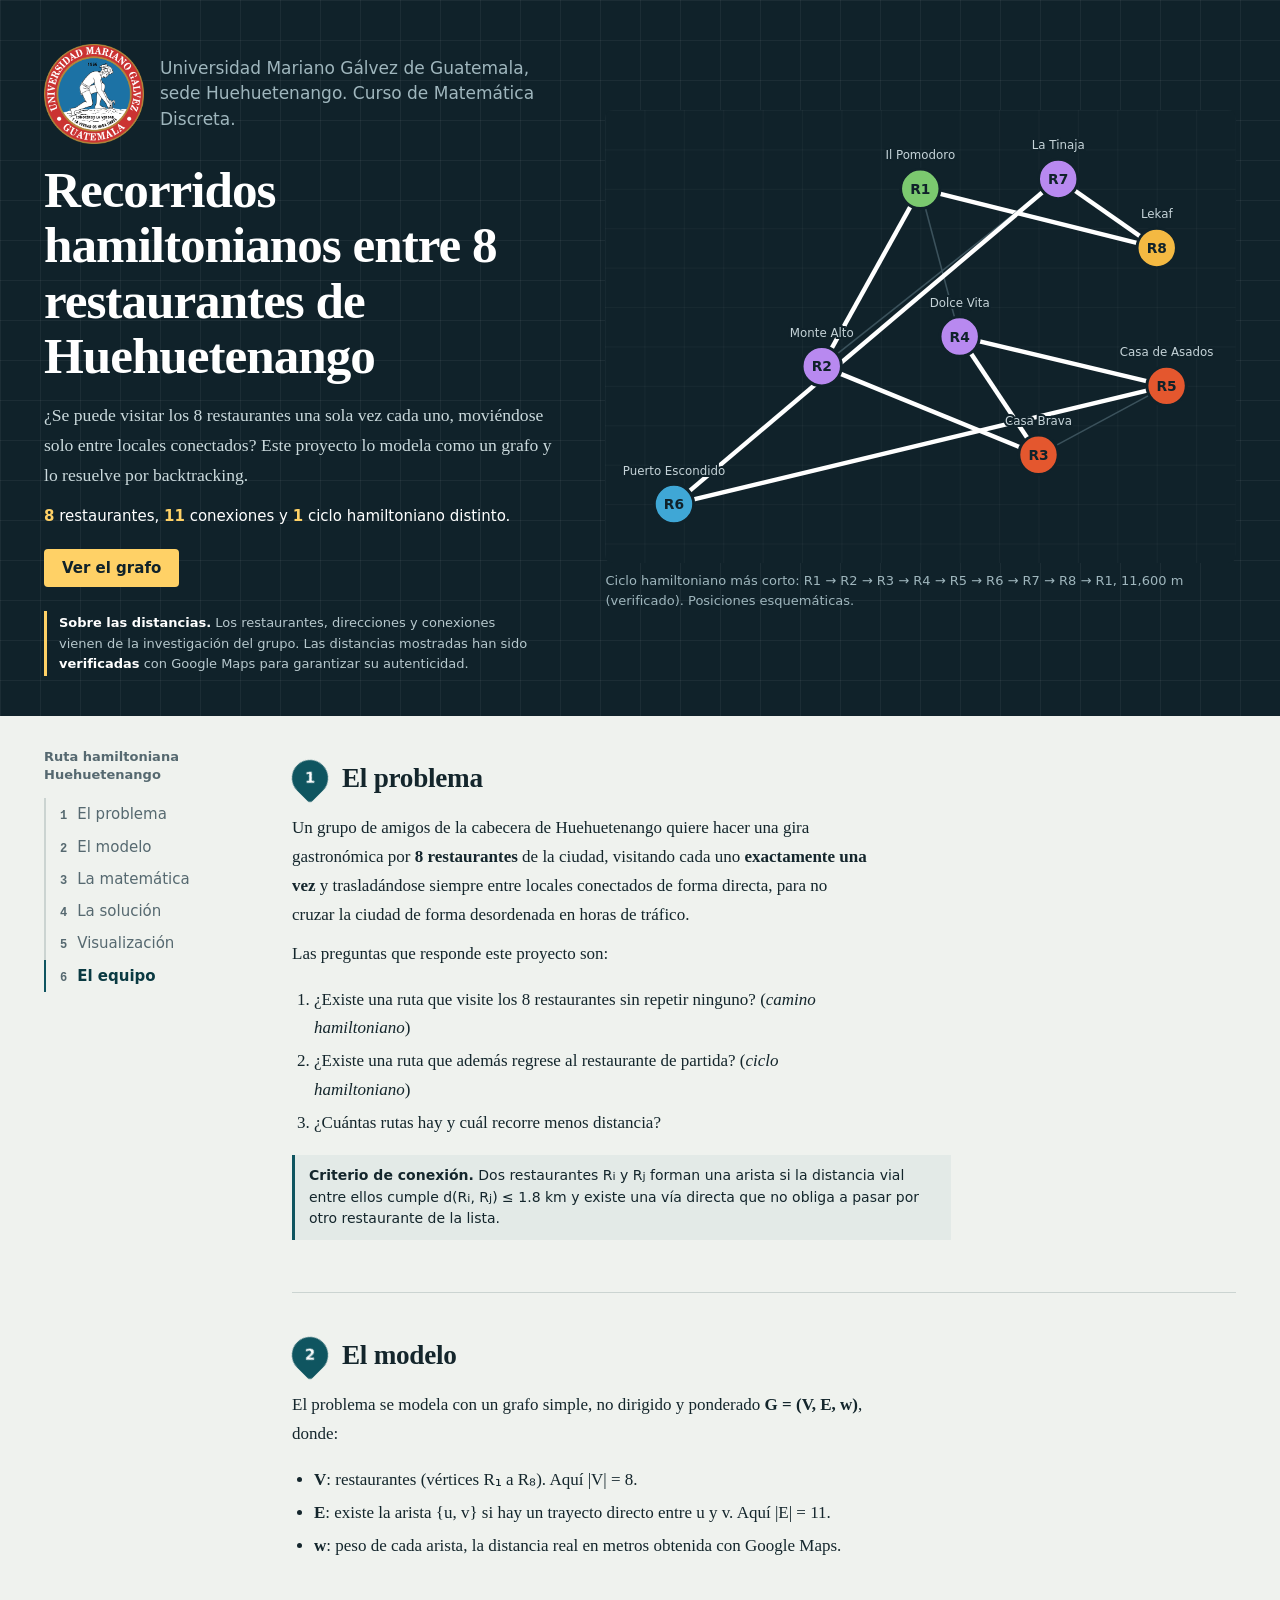
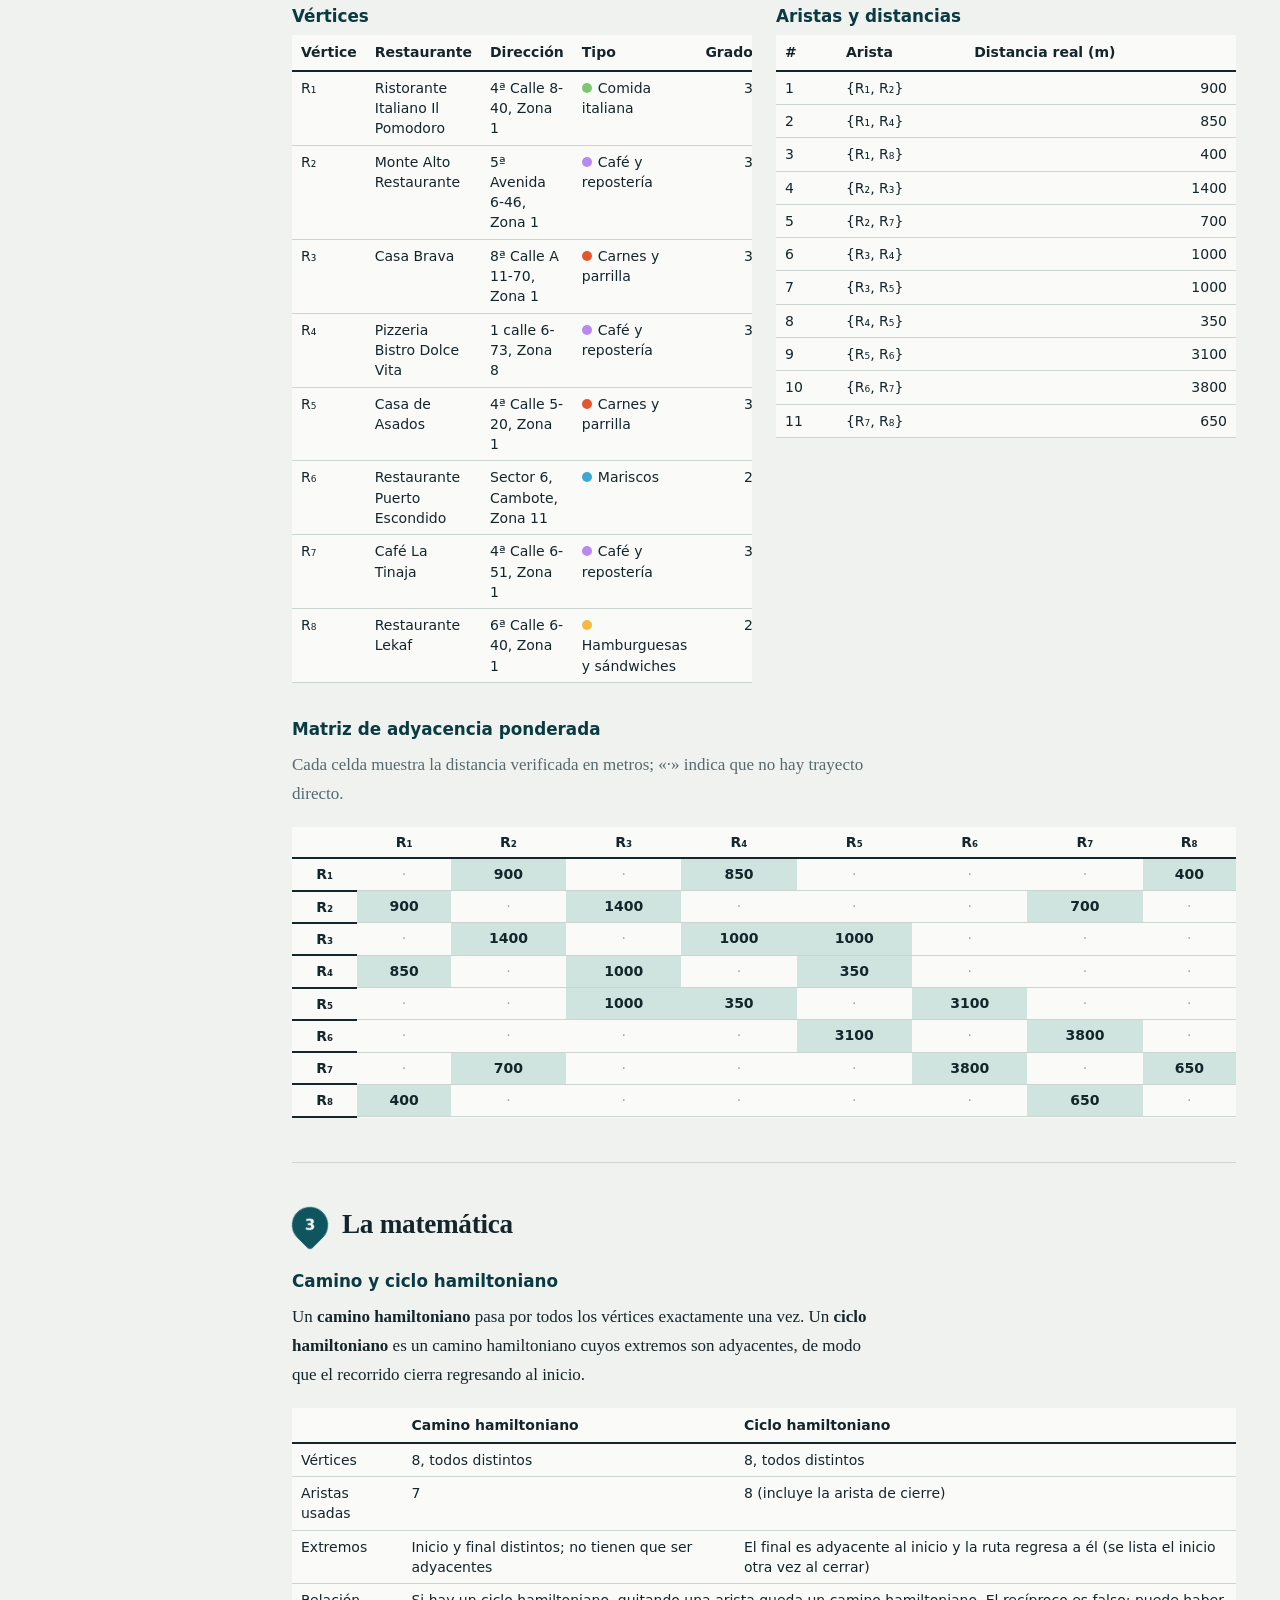
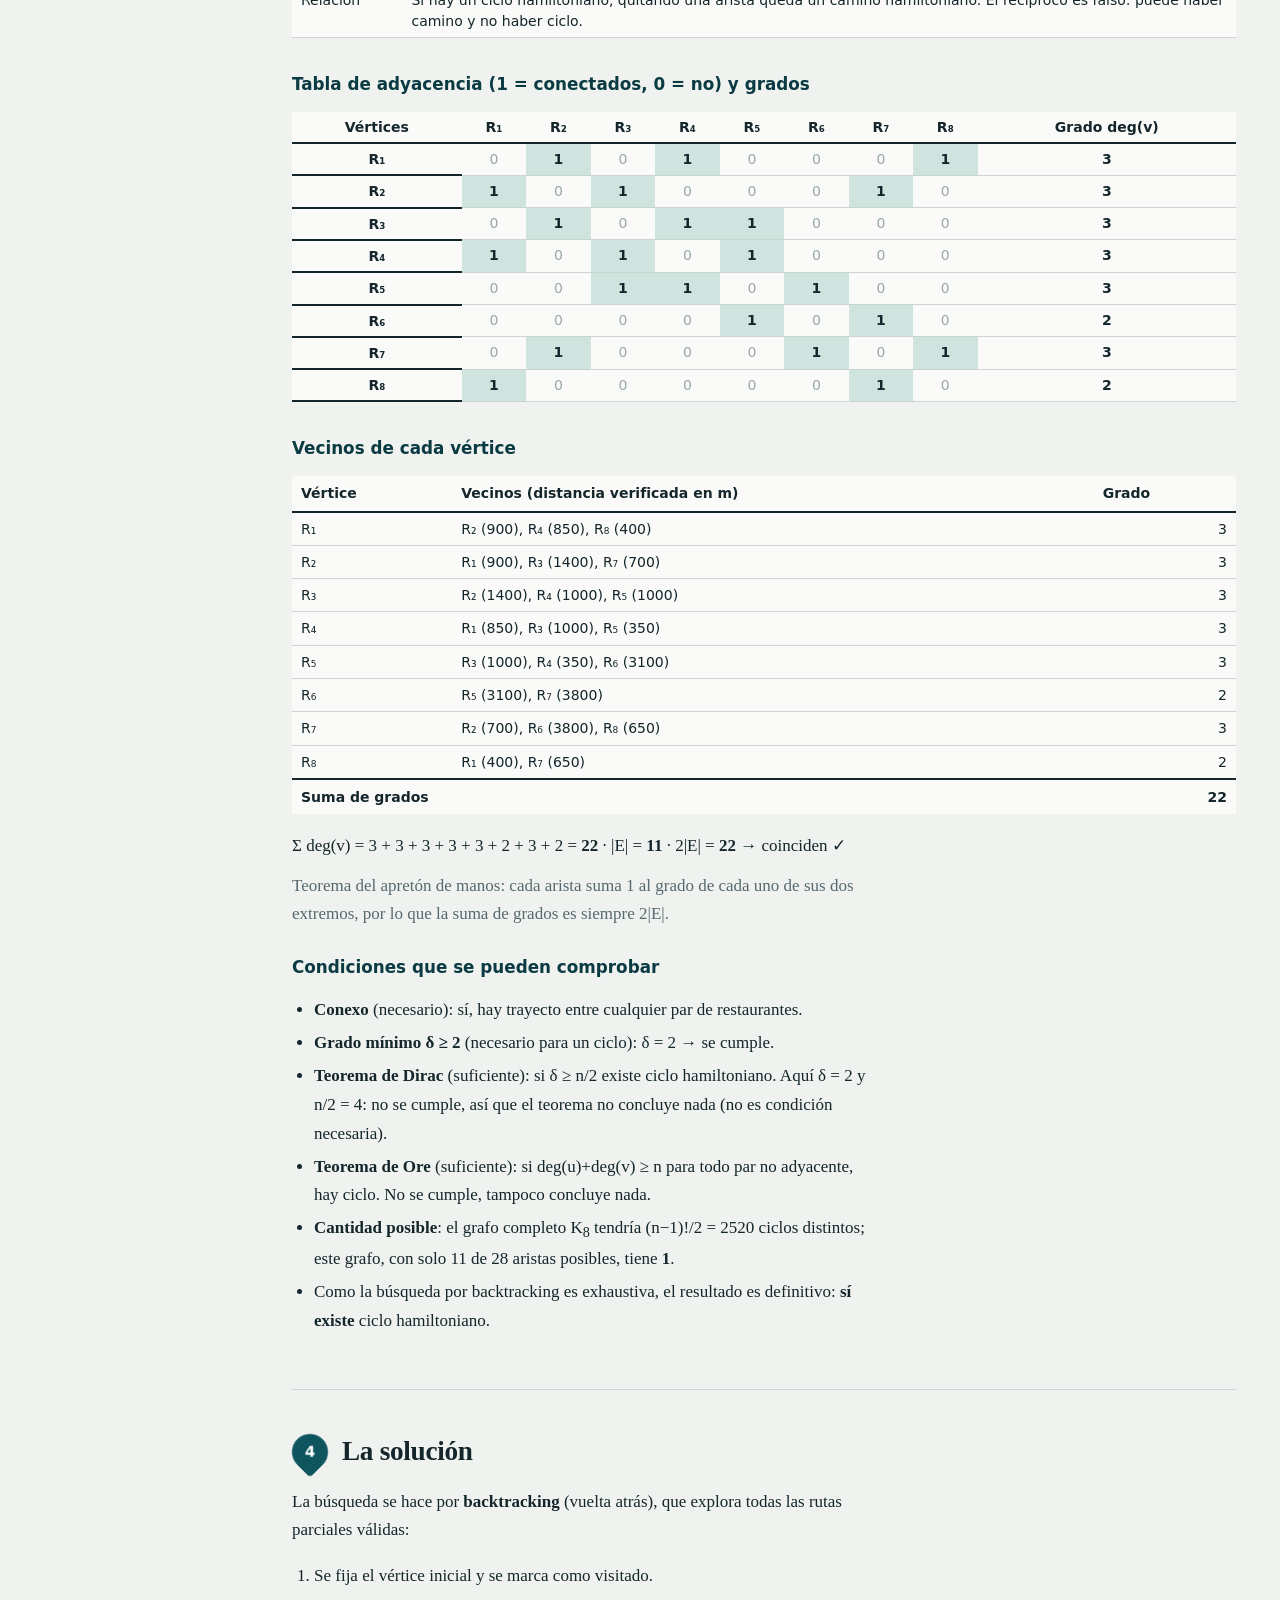
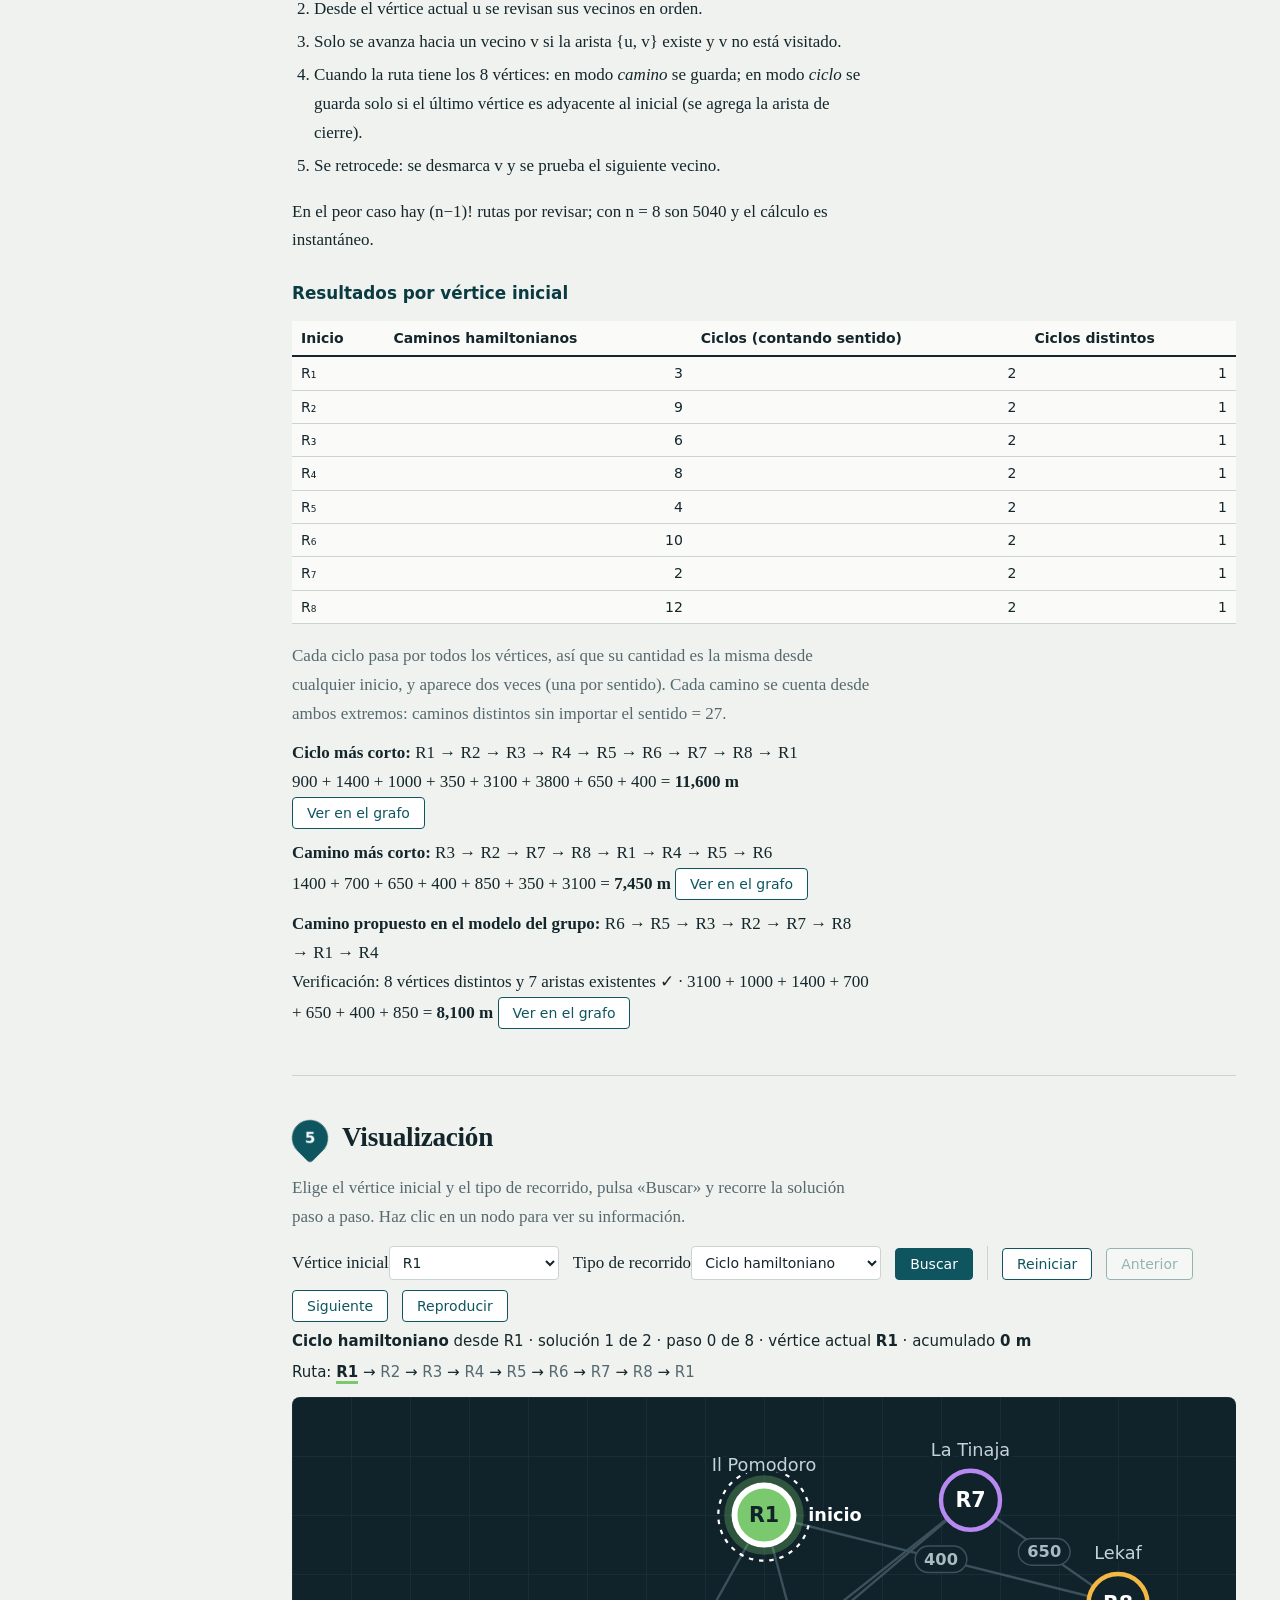
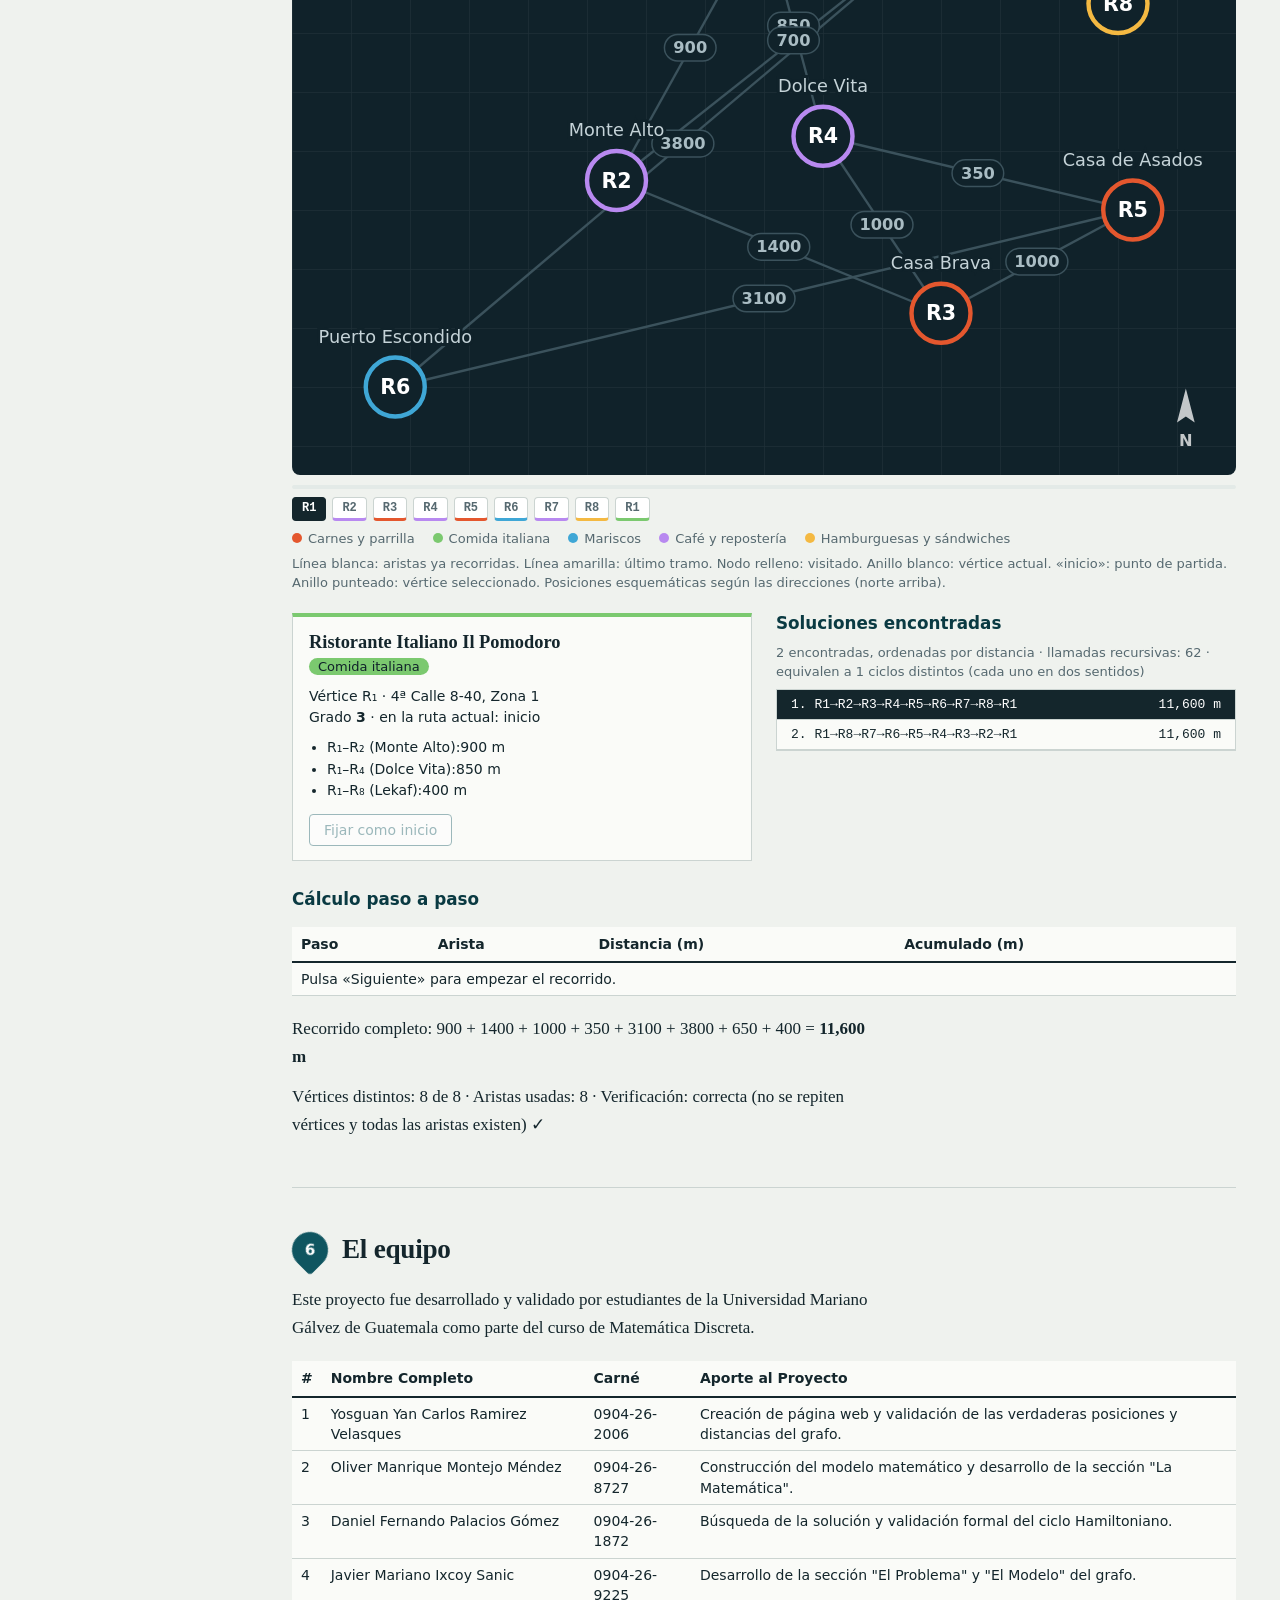
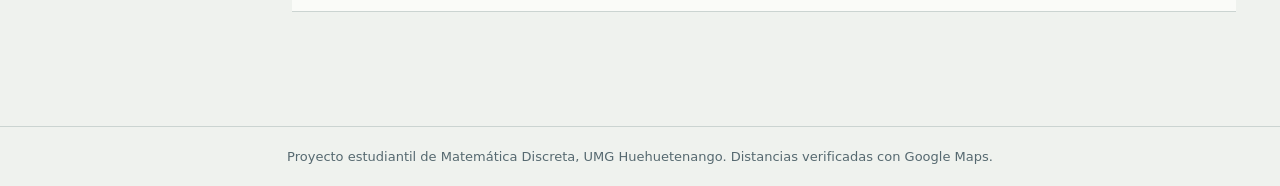
==== index.html @ 413450f1 "Renombrar archivo a index.html" ====
<!DOCTYPE html>
<html lang="es">
<head>
<meta charset="UTF-8">
<meta name="viewport" content="width=device-width, initial-scale=1">
<title>Recorridos hamiltonianos entre 8 restaurantes de Huehuetenango</title>
<!-- Enlace al archivo CSS -->
<link rel="stylesheet" href="styles.css">
</head>
<body>

<!-- ============ PORTADA ============ -->
<header class="hero">
  <div class="hero-in">
    <div>
      <div style="display: flex; align-items: center; gap: 16px; margin-bottom: 18px;">
        <img src="Img/logo-umg.png" alt="Logo Universidad Mariano Gálvez" style="width: 100px; flex-shrink: 0;">
        <p class="org">Universidad Mariano Gálvez de Guatemala, sede Huehuetenango. Curso de Matemática Discreta.</p>
      </div>
      <h1>Recorridos hamiltonianos entre 8 restaurantes de Huehuetenango</h1>
      <p class="lead">¿Se puede visitar los 8 restaurantes una sola vez cada uno, moviéndose solo entre locales conectados? Este proyecto lo modela como un grafo y lo resuelve por backtracking.</p>
      <p class="facts" id="hechos"></p>
      <a class="btn-go" href="#visualizacion">Ver el grafo</a>
      <p class="aviso"><b>Sobre las distancias.</b> Los restaurantes, direcciones y conexiones vienen de la investigación del grupo. Las distancias mostradas han sido <b>verificadas</b> con Google Maps para garantizar su autenticidad.</p>
    </div>
    <figure class="hero-map">
      <svg id="hero" class="board mini" viewBox="0 0 640 460" role="img" aria-label="Mapa esquemático de los 8 restaurantes con el ciclo hamiltoniano más corto dibujado"></svg>
      <figcaption id="heroCap"></figcaption>
    </figure>
  </div>
</header>

<div class="shell">

<nav id="nav" aria-label="Secciones del proyecto">
  <p class="brand">Ruta hamiltoniana<br>Huehuetenango</p>
  <ol>
    <li><a href="#problema"><i>1</i>El problema</a></li>
    <li><a href="#modelo"><i>2</i>El modelo</a></li>
    <li><a href="#matematica"><i>3</i>La matemática</a></li>
    <li><a href="#solucion"><i>4</i>La solución</a></li>
    <li><a href="#visualizacion"><i>5</i>Visualización</a></li>
    <li><a href="#equipo"><i>6</i>El equipo</a></li>
  </ol>
</nav>

<main>

<!-- ============ 1. EL PROBLEMA ============ -->
<section id="problema">
  <div class="sec-h"><span class="pin"><span>1</span></span><h2>El problema</h2></div>
  <p>Un grupo de amigos de la cabecera de Huehuetenango quiere hacer una gira gastronómica por <b>8 restaurantes</b> de la ciudad, visitando cada uno <b>exactamente una vez</b> y trasladándose siempre entre locales conectados de forma directa, para no cruzar la ciudad de forma desordenada en horas de tráfico.</p>
  <p>Las preguntas que responde este proyecto son:</p>
  <ol class="pasos">
    <li>¿Existe una ruta que visite los 8 restaurantes sin repetir ninguno? (<i>camino hamiltoniano</i>)</li>
    <li>¿Existe una ruta que además regrese al restaurante de partida? (<i>ciclo hamiltoniano</i>)</li>
    <li>¿Cuántas rutas hay y cuál recorre menos distancia?</li>
  </ol>
  <p class="note"><b>Criterio de conexión.</b> Dos restaurantes R<span class="sub">i</span> y R<span class="sub">j</span> forman una arista si la distancia vial entre ellos cumple d(R<span class="sub">i</span>, R<span class="sub">j</span>) ≤ 1.8 km y existe una vía directa que no obliga a pasar por otro restaurante de la lista.</p>
</section>

<!-- ============ 2. EL MODELO ============ -->
<section id="modelo">
  <div class="sec-h"><span class="pin"><span>2</span></span><h2>El modelo</h2></div>
  <p>El problema se modela con un grafo simple, no dirigido y ponderado <b>G = (V, E, w)</b>, donde:</p>
  <ul class="lista">
    <li><b>V</b>: restaurantes (vértices R₁ a R₈). Aquí |V| = <span id="gn"></span>.</li>
    <li><b>E</b>: existe la arista {u, v} si hay un trayecto directo entre u y v. Aquí |E| = <span id="gm"></span>.</li>
    <li><b>w</b>: peso de cada arista, la distancia real en metros obtenida con Google Maps.</li>
  </ul>
  <div class="cols">
    <div class="scroll"><h3>Vértices</h3><table id="tv"></table></div>
    <div class="scroll"><h3>Aristas y distancias</h3><table id="te"></table></div>
  </div>
  <h3>Matriz de adyacencia ponderada</h3>
  <p class="mut">Cada celda muestra la distancia verificada en metros; «·» indica que no hay trayecto directo.</p>
  <div class="scroll"><table class="mx" id="tm"></table></div>
</section>

<!-- ============ 3. LA MATEMÁTICA ============ -->
<section id="matematica">
  <div class="sec-h"><span class="pin"><span>3</span></span><h2>La matemática</h2></div>
  <h3>Camino y ciclo hamiltoniano</h3>
  <p>Un <b>camino hamiltoniano</b> pasa por todos los vértices exactamente una vez. Un <b>ciclo hamiltoniano</b> es un camino hamiltoniano cuyos extremos son adyacentes, de modo que el recorrido cierra regresando al inicio.</p>
  <div class="scroll"><table id="dif"></table></div>

  <h3>Tabla de adyacencia (1 = conectados, 0 = no) y grados</h3>
  <div class="scroll"><table class="mx" id="a01"></table></div>
  <h3>Vecinos de cada vértice</h3>
  <div class="scroll"><table id="adj"></table></div>
  <p id="hand"></p>
  <p class="mut">Teorema del apretón de manos: cada arista suma 1 al grado de cada uno de sus dos extremos, por lo que la suma de grados es siempre 2|E|.</p>

  <h3>Condiciones que se pueden comprobar</h3>
  <ul class="lista" id="cond"></ul>
</section>

<!-- ============ 4. LA SOLUCIÓN ============ -->
<section id="solucion">
  <div class="sec-h"><span class="pin"><span>4</span></span><h2>La solución</h2></div>
  <p>La búsqueda se hace por <b>backtracking</b> (vuelta atrás), que explora todas las rutas parciales válidas:</p>
  <ol class="pasos">
    <li>Se fija el vértice inicial y se marca como visitado.</li>
    <li>Desde el vértice actual u se revisan sus vecinos en orden.</li>
    <li>Solo se avanza hacia un vecino v si la arista {u, v} existe y v no está visitado.</li>
    <li>Cuando la ruta tiene los 8 vértices: en modo <i>camino</i> se guarda; en modo <i>ciclo</i> se guarda solo si el último vértice es adyacente al inicial (se agrega la arista de cierre).</li>
    <li>Se retrocede: se desmarca v y se prueba el siguiente vecino.</li>
  </ol>
  <p>En el peor caso hay (n−1)! rutas por revisar; con n = 8 son 5040 y el cálculo es instantáneo.</p>
  <h3>Resultados por vértice inicial</h3>
  <div class="scroll"><table id="res"></table></div>
  <p id="resnote" class="mut"></p>
  <div id="best"></div>
</section>

<!-- ============ 5. VISUALIZACIÓN ============ -->
<section id="visualizacion">
  <div class="sec-h"><span class="pin"><span>5</span></span><h2>Visualización</h2></div>
  <p class="mut">Elige el vértice inicial y el tipo de recorrido, pulsa «Buscar» y recorre la solución paso a paso. Haz clic en un nodo para ver su información.</p>
  <div class="ctl">
    <label>Vértice inicial<select id="ini"></select></label>
    <label>Tipo de recorrido<select id="modo"><option value="c">Ciclo hamiltoniano</option><option value="p">Camino hamiltoniano</option></select></label>
    <button type="button" class="pri" id="buscar">Buscar</button>
    <span class="sep"></span>
    <button type="button" id="reset">Reiniciar</button>
    <button type="button" id="ant">Anterior</button>
    <button type="button" id="sig">Siguiente</button>
    <button type="button" id="play">Reproducir</button>
  </div>
  <p class="estado" id="estado"></p>
  <p class="ruta" id="ruta"></p>
  <svg id="svg" class="board" viewBox="0 0 640 460" role="group" aria-label="Grafo de 8 restaurantes de Huehuetenango con distancias verificadas en metros"></svg>
  <div class="bar"><i id="barfill"></i></div>
  <div id="prog" aria-label="Pasos del recorrido"></div>
  <div id="leyenda"></div>
  <p class="mut" style="font:13px/1.5 var(--sans);max-width:none">Línea blanca: aristas ya recorridas. Línea amarilla: último tramo. Nodo relleno: visitado. Anillo blanco: vértice actual. «inicio»: punto de partida. Anillo punteado: vértice seleccionado. Posiciones esquemáticas según las direcciones (norte arriba).</p>
  <div class="cols" style="margin-top:20px">
    <div class="ficha" id="info"></div>
    <div><h3 style="margin-top:0">Soluciones encontradas</h3><p id="nsol" class="mut" style="font:13px/1.5 var(--sans)"></p><ol id="sols"></ol></div>
  </div>
  <h3>Cálculo paso a paso</h3>
  <div id="calc"></div>
</section>

<!-- ============ 6. EL EQUIPO ============ -->
<section id="equipo">
  <div class="sec-h"><span class="pin"><span>6</span></span><h2>El equipo</h2></div>
  <p>Este proyecto fue desarrollado y validado por estudiantes de la Universidad Mariano Gálvez de Guatemala como parte del curso de Matemática Discreta.</p>
  
  <div class="scroll">
    <table>
      <thead>
        <tr>
          <th>#</th>
          <th>Nombre Completo</th>
          <th>Carné</th>
          <th>Aporte al Proyecto</th>
        </tr>
      </thead>
      <tbody>
        <tr>
          <td>1</td>
          <td>Yosguan Yan Carlos Ramirez Velasques</td>
          <td>0904-26-2006</td>
          <td>Creación de página web y validación de las verdaderas posiciones y distancias del grafo.</td>
        </tr>
        <tr>
          <td>2</td>
          <td>Oliver Manrique Montejo Méndez</td>
          <td>0904-26-8727</td>
          <td>Construcción del modelo matemático y desarrollo de la sección "La Matemática".</td>
        </tr>
        <tr>
          <td>3</td>
          <td>Daniel Fernando Palacios Gómez</td>
          <td>0904-26-1872</td>
          <td>Búsqueda de la solución y validación formal del ciclo Hamiltoniano.</td>
        </tr>
        <tr>
          <td>4</td>
          <td>Javier Mariano Ixcoy Sanic</td>
          <td>0904-26-9225</td>
          <td>Desarrollo de la sección "El Problema" y "El Modelo" del grafo.</td>
        </tr>
      </tbody>
    </table>
  </div>
</section>

</main>
</div>
<footer>Proyecto estudiantil de Matemática Discreta, UMG Huehuetenango. Distancias verificadas con Google Maps.</footer>

<!-- Enlace al archivo JavaScript -->
<script src="script.js"></script>
</body>
</html>
---- styles.css ----
/* =====================================================================
   IDENTIDAD VISUAL: plano urbano.
   Papel de plano claro para leer, tablero azul petróleo para el grafo.
   Cada tipo de cocina tiene su color (ver TIPOS en el script).
   Sin fuentes externas: todo funciona sin internet.
   ===================================================================== */
:root{
  --bg:#EFF2EE; --panel:#FAFBF8; --ink:#14262C; --mut:#566970; --line:#CBD4D1; --soft:#E3EAE7;
  --acc:#0F5560; --acc-d:#0A3A42; --board:#10222A; --grid:#3B525C; --hit:#C23B22;
  --serif:Charter,"Bitstream Charter","Sitka Text",Cambria,Georgia,serif;
  --sans:system-ui,-apple-system,"Segoe UI",Roboto,"Helvetica Neue",Arial,sans-serif;
  --mono:ui-monospace,Consolas,"SF Mono",Menlo,monospace;
}
*{box-sizing:border-box}
html{scroll-behavior:smooth}
body{margin:0;background:var(--bg);color:var(--ink);font:17px/1.7 var(--serif)}
a{color:var(--acc)}
:focus-visible{outline:2px solid var(--acc);outline-offset:2px}
p{margin:.6em 0;max-width:68ch}
code{font:13px var(--mono);background:var(--soft);padding:1px 5px;border-radius:3px}
.mut{color:var(--mut)}
.sub{font-size:.8em}

/* ---------- Portada ---------- */
.hero{background:var(--board);color:#E8EFEE;background-image:linear-gradient(#ffffff0d 1px,transparent 1px),linear-gradient(90deg,#ffffff0d 1px,transparent 1px);background-size:40px 40px}
.hero-in{max-width:1240px;margin:0 auto;padding:44px 24px 40px;display:grid;grid-template-columns:minmax(0,5fr) minmax(0,6fr);gap:36px;align-items:center}
.hero .org{font:500 17px/1.5 var(--sans);color:#9FB6BD;margin:0}
.hero h1{font:700 clamp(2rem,4.4vw,3.2rem)/1.08 var(--serif);letter-spacing:-.02em;margin:14px 0 18px;color:#fff}
.hero .lead{font-size:1.1rem;color:#CBDADD;margin:0 0 14px}
.hero .facts{font:15px/1.5 var(--sans);color:#fff;margin:0 0 22px}
.hero .facts b{color:#FFD166}
.btn-go{display:inline-block;font:600 15px var(--sans);background:#FFD166;color:#10222A;padding:10px 18px;border-radius:4px;text-decoration:none}
.btn-go:hover{background:#fff}
.hero .aviso{font:13px/1.55 var(--sans);color:#B7C8CD;border-left:3px solid #FFD166;padding:2px 0 2px 12px;margin:24px 0 0;max-width:60ch}
.hero .aviso b{color:#fff}
.hero-map{margin:0}
.hero-map figcaption{font:13px/1.5 var(--sans);color:#9FB6BD;margin-top:8px}

/* ---------- Estructura: índice lateral + contenido ---------- */
.shell{max-width:1240px;margin:0 auto;padding:0 24px;display:grid;grid-template-columns:200px minmax(0,1fr);gap:48px}
#nav{position:sticky;top:0;align-self:start;padding:32px 0}
#nav .brand{font:600 13px/1.4 var(--sans);color:var(--mut);margin:0 0 14px}
#nav ol{list-style:none;margin:0;padding:0;border-left:2px solid var(--line)}
#nav a{display:flex;gap:10px;align-items:baseline;padding:6px 0 6px 14px;margin-left:-2px;border-left:2px solid transparent;font:15px/1.35 var(--sans);color:var(--mut);text-decoration:none}
#nav a i{font:600 12px var(--mono);font-style:normal;color:var(--mut)}
#nav a:hover{color:var(--ink)}
#nav a.on{color:var(--acc-d);font-weight:600;border-left-color:var(--acc)}
main{min-width:0;padding-bottom:70px}
section{padding:44px 0 36px;border-bottom:1px solid var(--line);scroll-margin-top:12px}
section:last-child{border-bottom:0}
.sec-h{display:flex;align-items:center;gap:14px;margin:0 0 18px}
.sec-h h2{font:700 1.7rem/1.2 var(--serif);letter-spacing:-.01em;margin:0}
.pin{flex:none;width:36px;height:36px;border-radius:50% 50% 50% 4px;transform:rotate(-45deg);background:var(--acc);display:grid;place-items:center}
.pin span{transform:rotate(45deg);font:700 15px var(--sans);color:#fff}
h3{font:700 1.05rem/1.3 var(--sans);margin:28px 0 8px;color:var(--acc-d)}
.note{border-left:3px solid var(--acc);background:var(--soft);padding:10px 14px;font:14px/1.55 var(--sans);margin:16px 0;max-width:74ch}
ol.pasos,ul.lista{padding-left:22px;max-width:68ch}
.pasos li,.lista li{margin:4px 0}

/* ---------- Tablas ---------- */
.scroll{overflow-x:auto}
table{width:100%;border-collapse:collapse;font:14px/1.45 var(--sans);margin:8px 0;background:var(--panel)}
th{font-weight:600;text-align:left;padding:7px 9px;border-bottom:2px solid var(--ink);background:var(--panel);white-space:nowrap}
td{padding:6px 9px;border-bottom:1px solid var(--line);vertical-align:top}
tfoot th{border-top:2px solid var(--ink);border-bottom:0}
.num{text-align:right;font-variant-numeric:tabular-nums}
.mx th,.mx td{text-align:center;padding:5px 6px;font-variant-numeric:tabular-nums}
.mx td.u{background:#CFE4DE;font-weight:600}
.mx td.z{color:#9AA9AE}
.dot{display:inline-block;width:10px;height:10px;border-radius:50%;margin-right:6px;vertical-align:baseline}
.cols{display:grid;grid-template-columns:minmax(0,1fr) minmax(0,1fr);gap:24px;align-items:start}
.cols.three{grid-template-columns:minmax(0,1fr) minmax(0,1fr)}

/* ---------- Visualización ---------- */
.ctl{display:flex;flex-wrap:wrap;gap:10px 14px;align-items:flex-end;margin:14px 0 8px}
.ctl select{width:auto;min-width:170px;border:1px solid var(--line);background:#fff;padding:7px 9px;border-radius:4px;font:14px var(--sans);color:var(--ink)}
.ctl .sep{width:1px;align-self:stretch;background:var(--line)}
.estado{font:15px/1.5 var(--sans);margin:8px 0 6px;max-width:none}
.ruta{font:15px/1.9 var(--sans);margin:0 0 10px;max-width:none}
.ruta b{color:var(--ink)}
.board{display:block;width:100%;height:auto;background:var(--board);border-radius:8px}
.bar{height:4px;background:var(--soft);border-radius:2px;margin:10px 0 8px;overflow:hidden}
.bar i{display:block;height:100%;width:0;background:var(--acc);transition:width .5s ease}
button{font:14px var(--sans);border:1px solid var(--acc);background:#fff;color:var(--acc);padding:7px 14px;border-radius:4px;cursor:pointer;transition:background .15s,color .15s}
button:hover:not(:disabled){background:var(--acc);color:#fff}
button:disabled{opacity:.4;cursor:default}
button.pri{background:var(--acc);color:#fff}
button.pri:hover:not(:disabled){background:var(--acc-d)}
#prog{display:flex;flex-wrap:wrap;gap:6px;margin:0 0 6px}
#prog button{padding:3px 9px;font:600 12px var(--mono);border-color:var(--line);color:var(--mut);background:#fff;border-bottom:3px solid var(--c,var(--line))}
#prog button.done{color:var(--ink);background:var(--soft)}
#prog button.cur{background:var(--ink);color:#fff;border-color:var(--ink)}
#prog button.cur:hover:not(:disabled){background:var(--ink)}
#leyenda{display:flex;flex-wrap:wrap;gap:6px 18px;font:13px var(--sans);color:var(--mut);margin:10px 0 0}
.ficha{background:var(--panel);border:1px solid var(--line);border-top:4px solid var(--c,var(--acc));padding:14px 16px;font:14px/1.55 var(--sans)}
.ficha h4{font:700 1.15rem/1.25 var(--serif);margin:0 0 2px}
.ficha ul{margin:8px 0 12px;padding-left:18px}
.chip{display:inline-block;font:13px var(--sans);padding:1px 9px;border-radius:10px;color:#10222A;background:var(--c)}
#sols{list-style:none;margin:6px 0;padding:0;max-height:310px;overflow:auto;border:1px solid var(--line);background:var(--panel)}
#sols button{display:flex;justify-content:space-between;gap:10px;width:100%;border:0;border-bottom:1px solid var(--line);border-radius:0;text-align:left;font:13px var(--mono);color:var(--ink);background:var(--panel)}
#sols button:hover{background:var(--soft);color:var(--ink)}
#sols button.sel{background:var(--ink);color:#fff}

/* ---------- Dibujo del grafo (SVG) ---------- */
.edge .base{stroke:var(--grid);stroke-width:1.6}
.edge .hl{stroke:#fff;stroke-width:4.5;stroke-dasharray:1;stroke-dashoffset:1;transition:stroke-dashoffset .6s ease}
.edge.on .hl{stroke-dashoffset:0}
.edge.cur .hl{stroke:#FFD166;stroke-width:5.5}
.lab rect{fill:var(--board);stroke:var(--grid);transition:fill .3s}
.lab text{fill:#A9BCC3;font:600 11px var(--sans);text-anchor:middle;dominant-baseline:central}
.lab.on rect{fill:#fff;stroke:#fff}
.lab.on text{fill:var(--board)}
.node{outline:none}
.board .node{cursor:pointer}
.node .halo{fill:var(--c);opacity:0}
.node .ring{fill:none;stroke:none}
.node .c{fill:var(--board);stroke:var(--c);stroke-width:3;transition:fill .3s}
.node .lt{font:700 14px var(--sans);fill:#fff;text-anchor:middle;dominant-baseline:central;pointer-events:none}
.node .nm{font:12px var(--sans);fill:#C5D3D8;text-anchor:middle;paint-order:stroke;stroke:var(--board);stroke-width:4px;pointer-events:none}
.node .tag{font:700 12px var(--sans);fill:#fff;paint-order:stroke;stroke:var(--board);stroke-width:4px;display:none;pointer-events:none}
.node.start .tag{display:block}
.node.vis .c{fill:var(--c)}
.node.vis .lt{fill:var(--board)}
.node.cur .c{stroke:#fff;stroke-width:4}
.node.cur .halo{opacity:.3;animation:pulso 1.8s ease-in-out infinite}
.node.sel .ring,.node:focus-visible .ring{stroke:#fff;stroke-width:1.5;stroke-dasharray:3 4}
@keyframes pulso{50%{transform:scale(1.25);opacity:.12}}
.node .halo{transform-box:fill-box;transform-origin:center}
/* portada: el ciclo más corto se dibuja una sola vez */
.mini .node .c{fill:var(--c);stroke:var(--board)}
.mini .node .lt{fill:var(--board)}
.mini .edge.cy .hl{stroke-dashoffset:1;animation:trazo .6s ease forwards;animation-delay:var(--d)}
@keyframes trazo{to{stroke-dashoffset:0}}

/* ---------- Responsive ---------- */
@media(max-width:1000px){
  .hero-in{grid-template-columns:1fr;padding-top:30px}
  .shell{grid-template-columns:1fr;gap:0;padding:0 16px}
  .shell{grid-template-columns:minmax(0,1fr)}
  #nav{position:sticky;top:0;z-index:10;background:var(--bg);min-width:0;border-bottom:1px solid var(--line);margin:0 -16px;padding:0 16px}
  #nav .brand{display:none}
  #nav ol{display:flex;overflow-x:auto;border-left:0;gap:4px}
  #nav a{white-space:nowrap;border-left:0;border-bottom:2px solid transparent;padding:11px 8px;margin:0}
  #nav a.on{border-bottom-color:var(--acc)}
  section{scroll-margin-top:52px}
  .cols,.cols.three{grid-template-columns:1fr}
}
@media(max-width:560px){
  body{font-size:16px}
  .sec-h h2{font-size:1.4rem}
  .hero-in{padding:26px 16px}
  .ctl select{min-width:140px}
}
@media(prefers-reduced-motion:reduce){
  html{scroll-behavior:auto}
  *{animation:none!important;transition:none!important}
  .mini .edge.cy .hl{stroke-dashoffset:0}
}
@media print{#nav,.ctl,.hero-map{display:none}.hero{background:#fff;color:#000}.hero h1{color:#000}.shell{display:block}}

/* Formato general footer */
footer{border-top:1px solid var(--line);padding:22px 24px;text-align:center;color:var(--mut);font:13px var(--sans)}
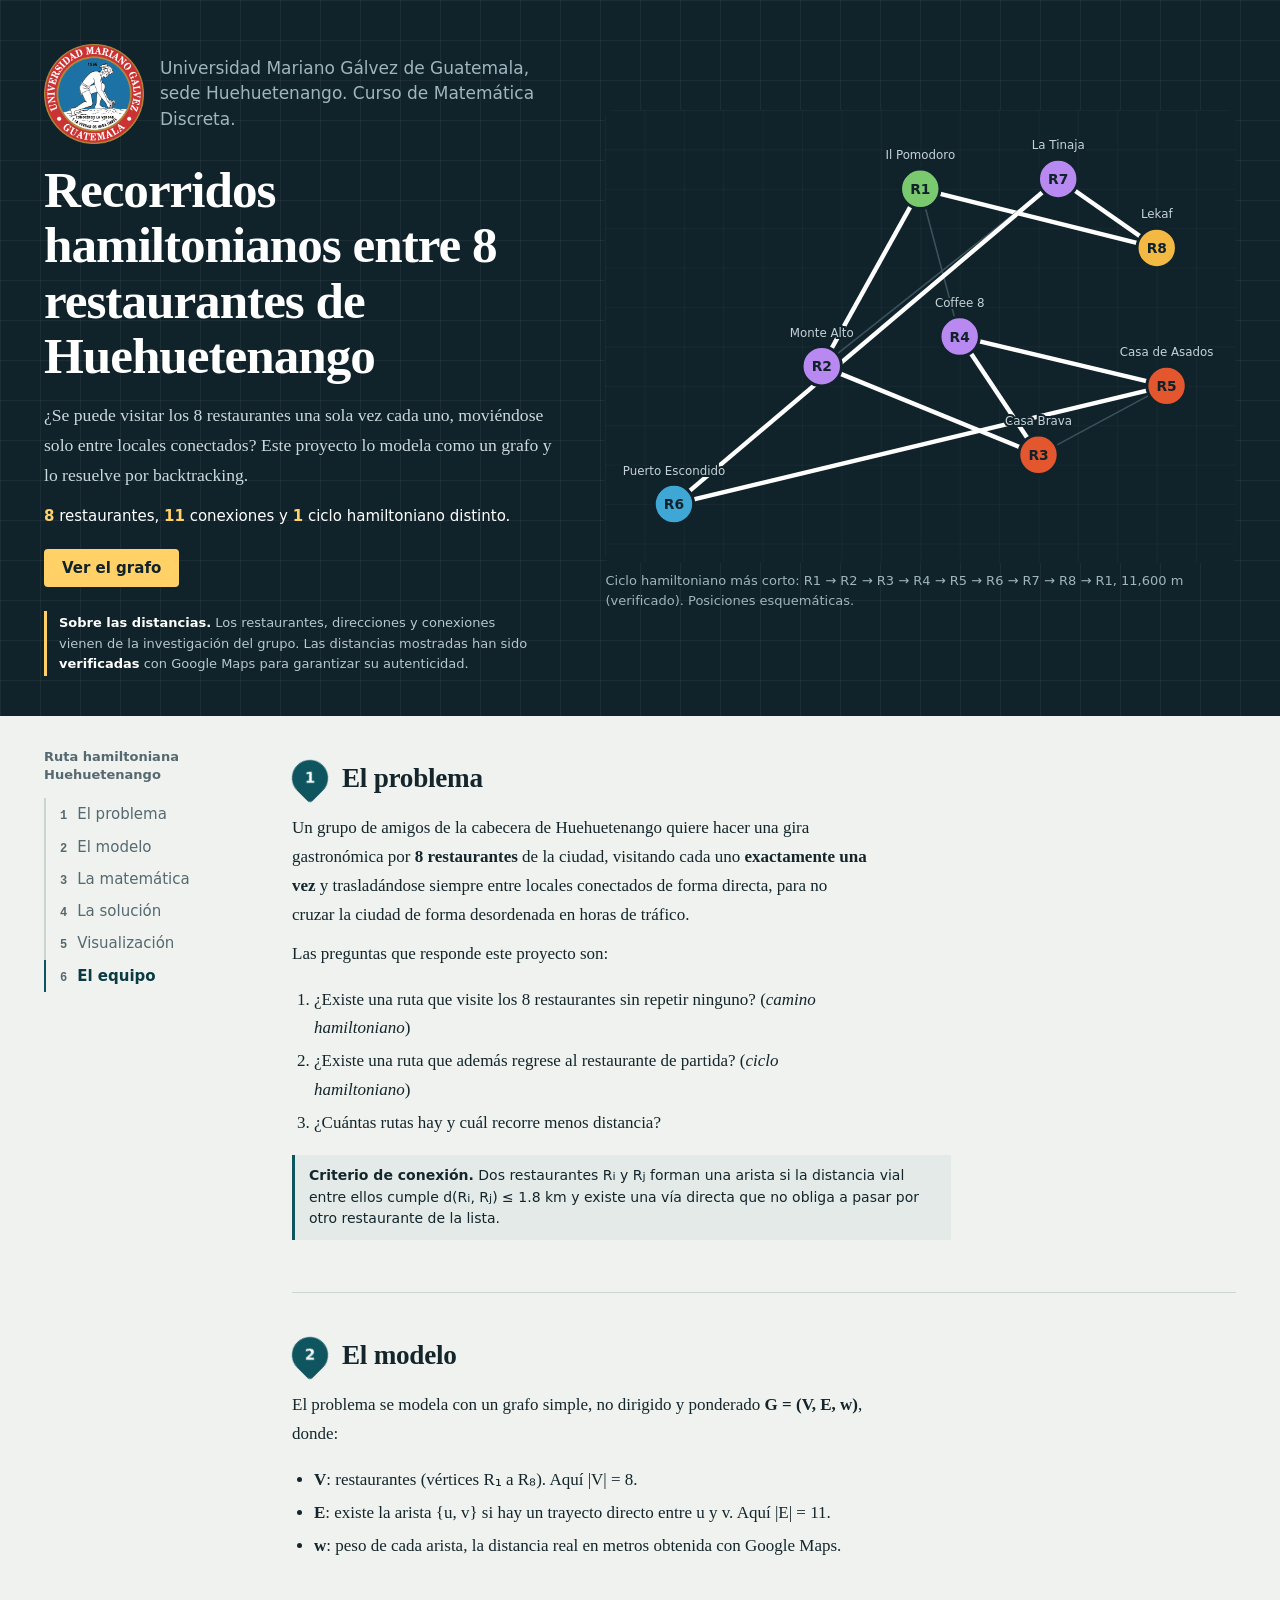
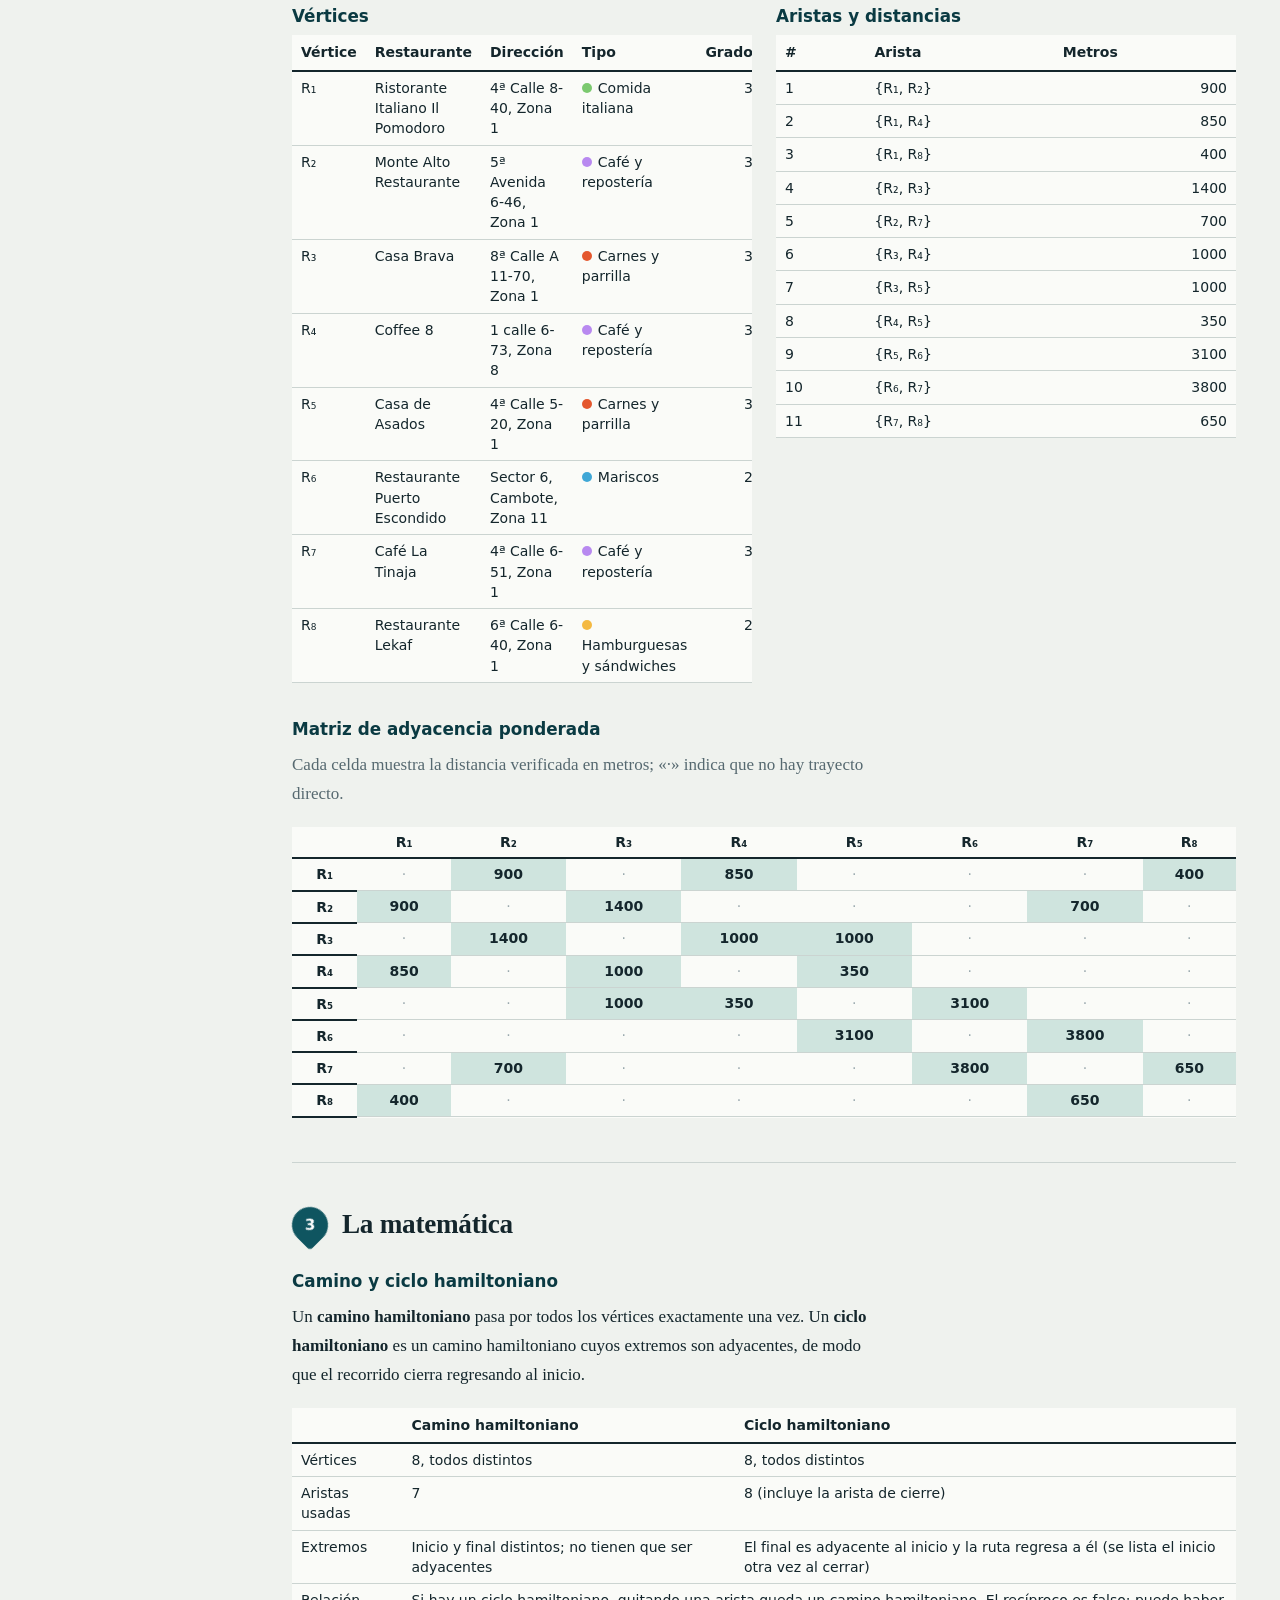
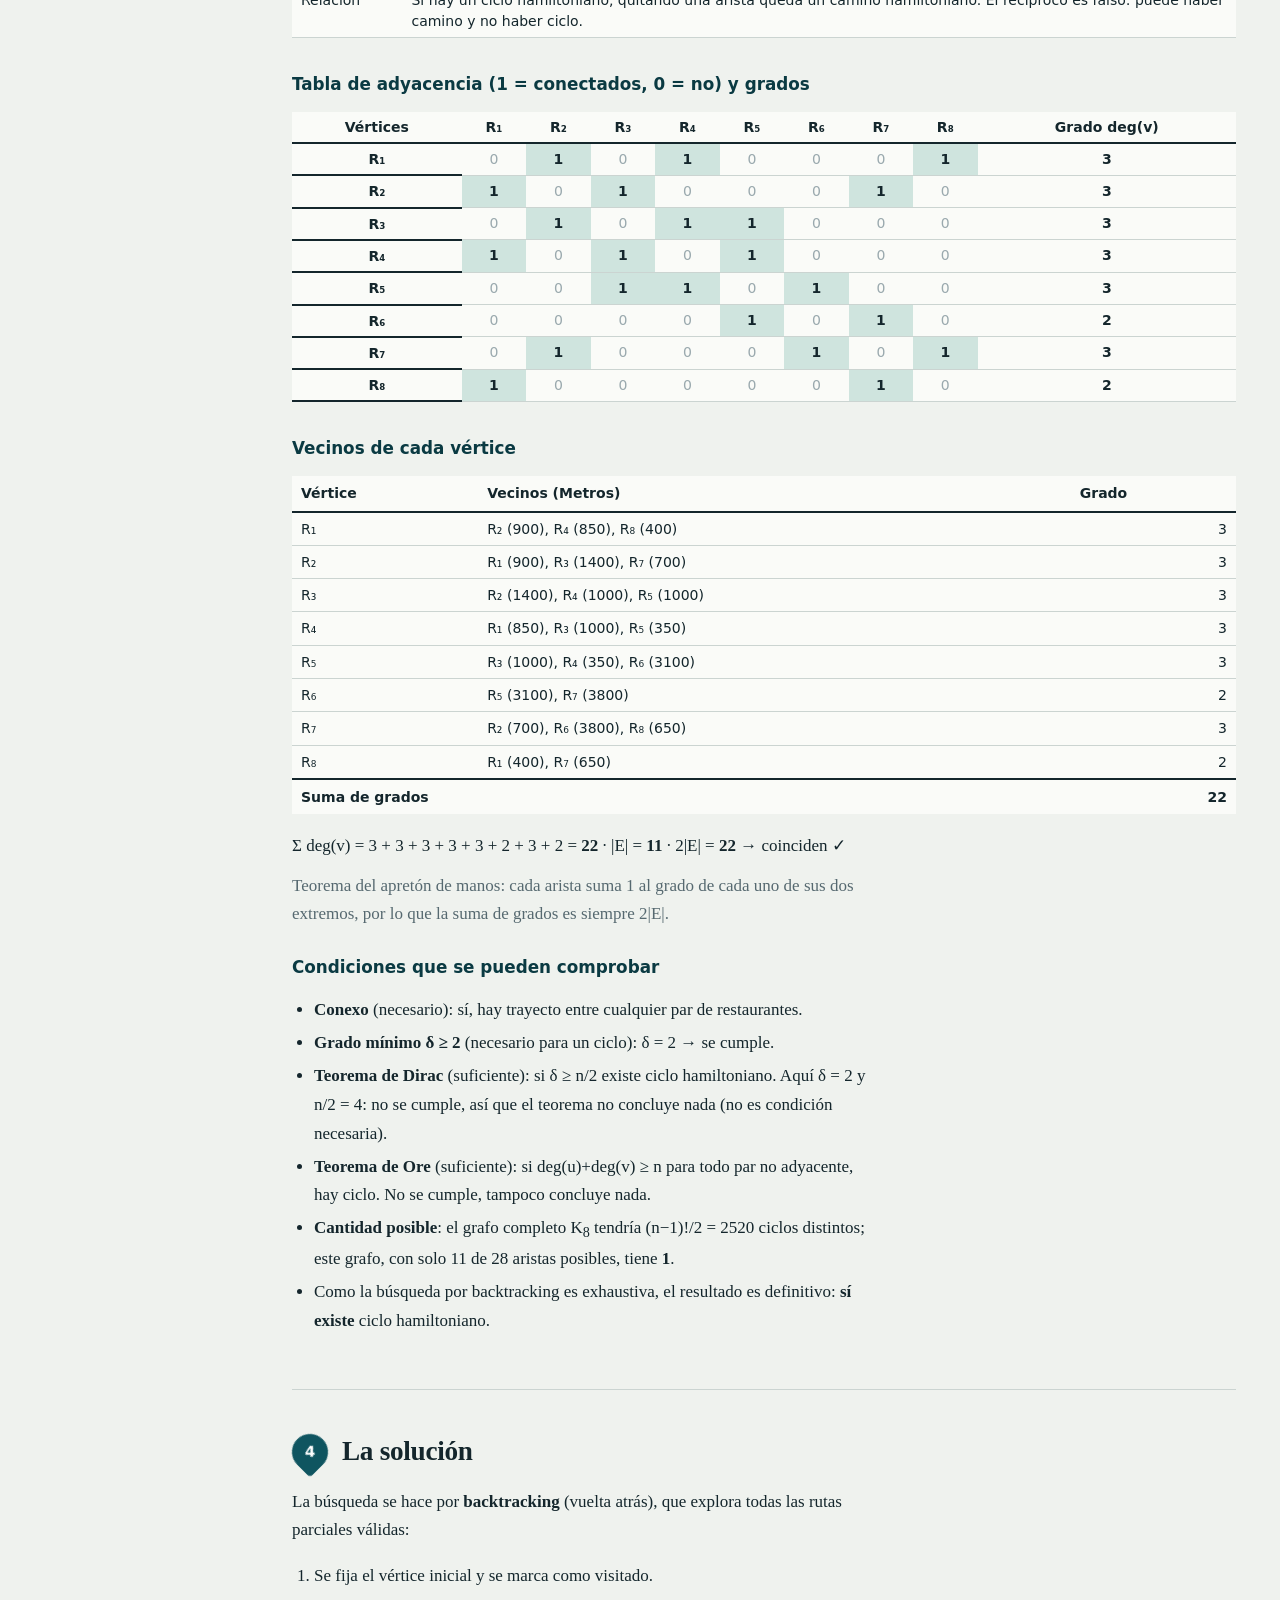
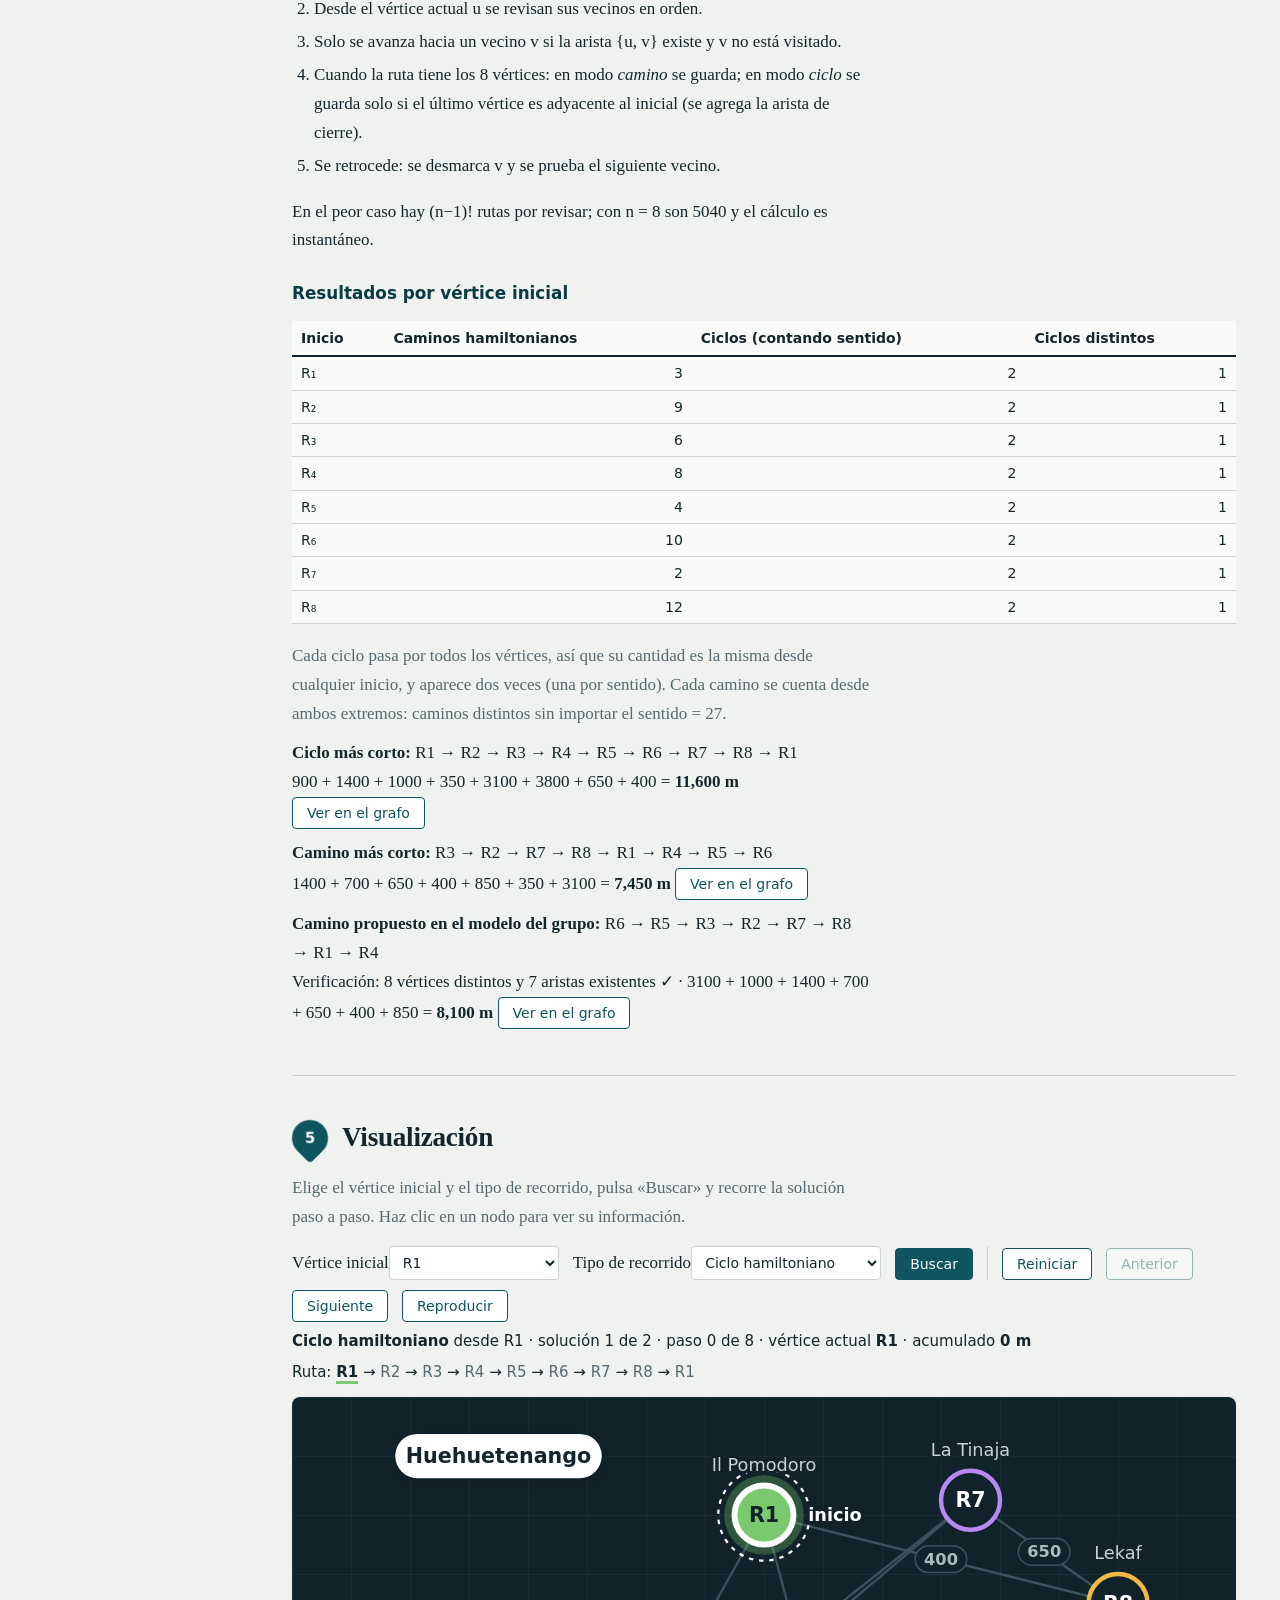
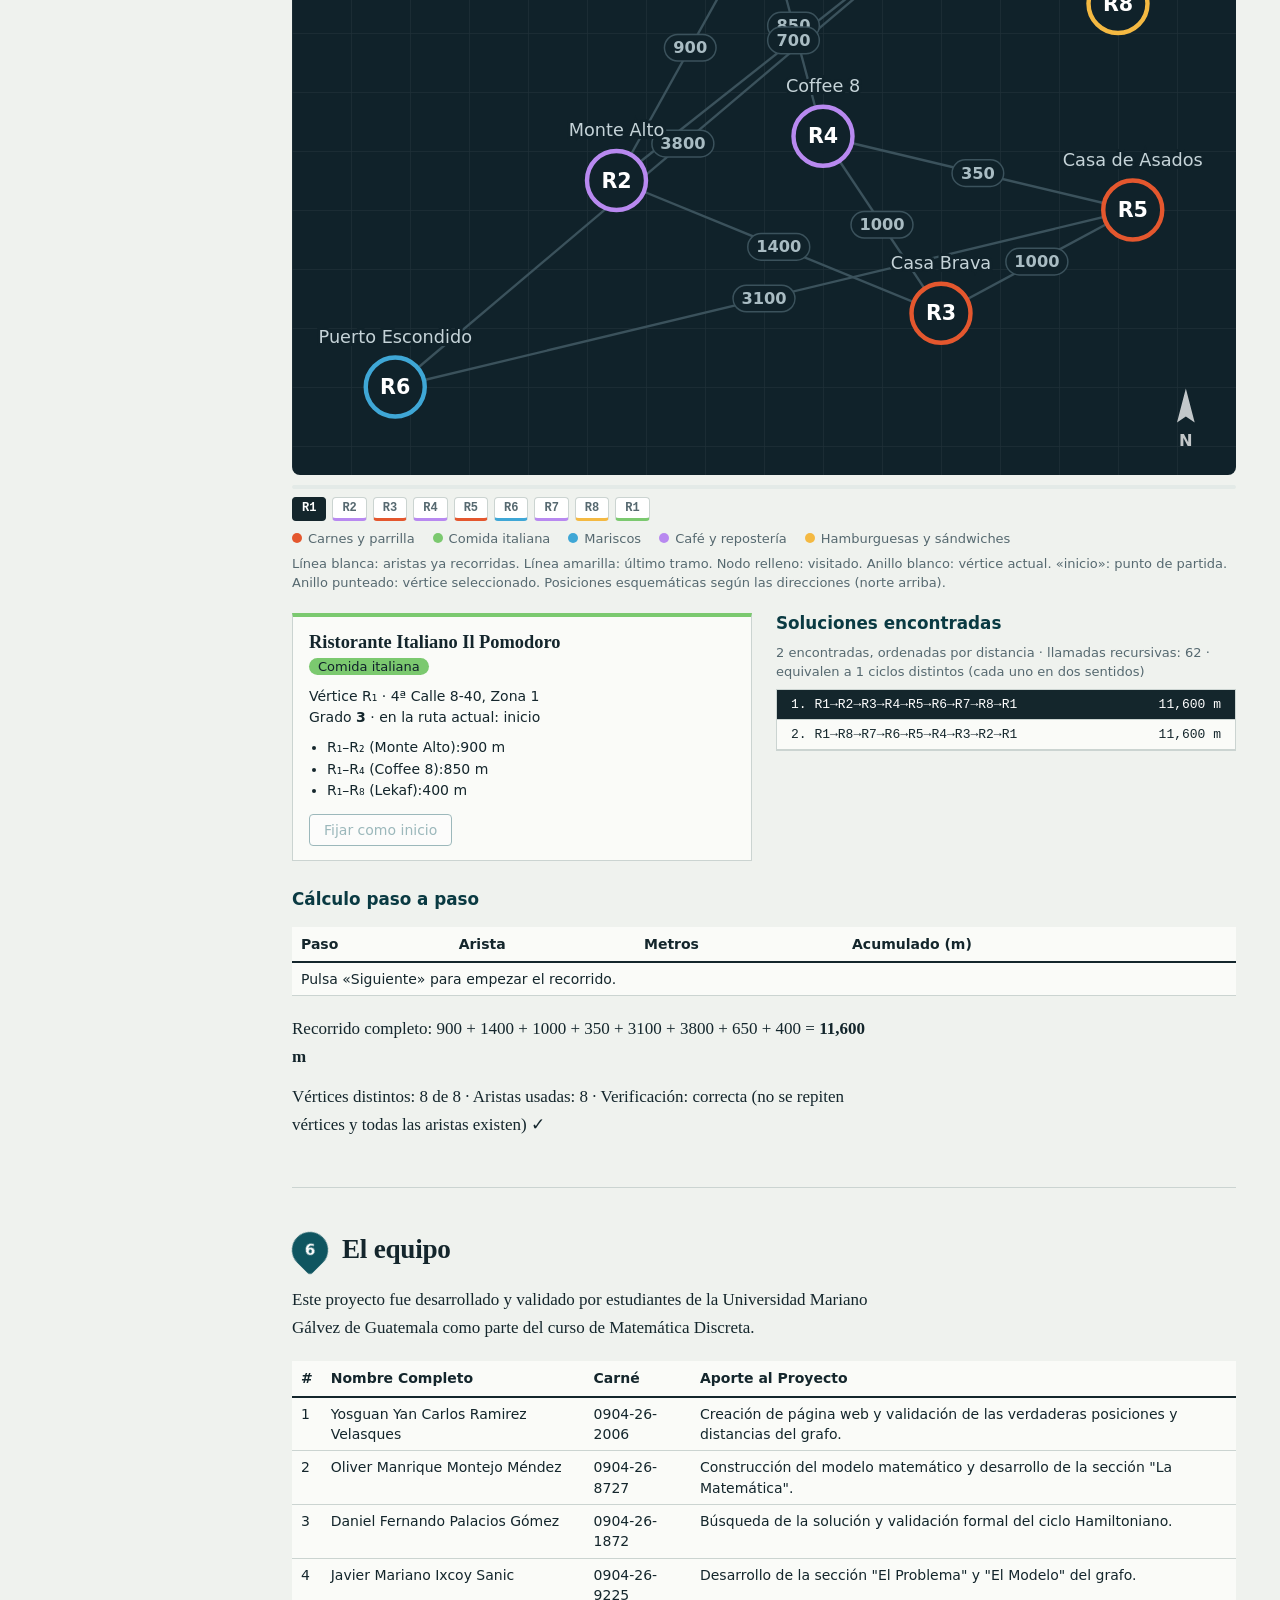
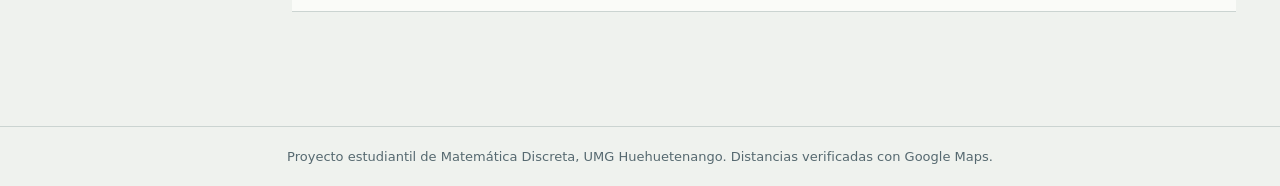
==== commit 79a36f34: "Actualizar titulo del mapa y cambiar texto a metros" ====
--- a/index.html
+++ b/index.html
@@ -4,6 +4,8 @@
 <meta charset="UTF-8">
 <meta name="viewport" content="width=device-width, initial-scale=1">
 <title>Recorridos hamiltonianos entre 8 restaurantes de Huehuetenango</title>
+<!-- Icono de la pestaña (Favicon) -->
+<link rel="icon" type="image/png" href="Img/logo-umg.png">
 <!-- Enlace al archivo CSS -->
 <link rel="stylesheet" href="styles.css">
 </head>
@@ -129,7 +131,16 @@
   </div>
   <p class="estado" id="estado"></p>
   <p class="ruta" id="ruta"></p>
-  <svg id="svg" class="board" viewBox="0 0 640 460" role="group" aria-label="Grafo de 8 restaurantes de Huehuetenango con distancias verificadas en metros"></svg>
+  
+  <div style="position: relative;" id="map-wrap">
+    <svg id="svg" class="board" viewBox="0 0 640 460" role="group" aria-label="Grafo de 8 restaurantes de Huehuetenango con distancias verificadas en metros"></svg>
+    <!-- Ventanita emergente (Tooltip) -->
+    <div id="nodo-tooltip">
+      <img id="tt-img" src="" alt="Foto del restaurante">
+      <b id="tt-nombre">Nombre</b>
+    </div>
+  </div>
+
   <div class="bar"><i id="barfill"></i></div>
   <div id="prog" aria-label="Pasos del recorrido"></div>
   <div id="leyenda"></div>
--- a/styles.css
+++ b/styles.css
@@ -1,9 +1,4 @@
-/* =====================================================================
-   IDENTIDAD VISUAL: plano urbano.
-   Papel de plano claro para leer, tablero azul petróleo para el grafo.
-   Cada tipo de cocina tiene su color (ver TIPOS en el script).
-   Sin fuentes externas: todo funciona sin internet.
-   ===================================================================== */
+
 :root{
   --bg:#EFF2EE; --panel:#FAFBF8; --ink:#14262C; --mut:#566970; --line:#CBD4D1; --soft:#E3EAE7;
   --acc:#0F5560; --acc-d:#0A3A42; --board:#10222A; --grid:#3B525C; --hit:#C23B22;
@@ -126,11 +121,50 @@
 .node.sel .ring,.node:focus-visible .ring{stroke:#fff;stroke-width:1.5;stroke-dasharray:3 4}
 @keyframes pulso{50%{transform:scale(1.25);opacity:.12}}
 .node .halo{transform-box:fill-box;transform-origin:center}
-/* portada: el ciclo más corto se dibuja una sola vez */
+
+/* portada: animación con IntersectionObserver */
 .mini .node .c{fill:var(--c);stroke:var(--board)}
 .mini .node .lt{fill:var(--board)}
-.mini .edge.cy .hl{stroke-dashoffset:1;animation:trazo .6s ease forwards;animation-delay:var(--d)}
+.mini .edge.cy .hl{stroke-dashoffset:1}
+.mini.play-anim .edge.cy .hl{animation:trazo .6s ease forwards;animation-delay:var(--d)}
 @keyframes trazo{to{stroke-dashoffset:0}}
+
+/* ---------- Ventanita Emergente (Tooltip) ---------- */
+#nodo-tooltip {
+  position: absolute;
+  background: #fff;
+  border-radius: 8px;
+  padding: 8px;
+  box-shadow: 0 6px 16px rgba(0,0,0,0.2);
+  pointer-events: none;
+  opacity: 0;
+  visibility: hidden;
+  transform: translateY(10px);
+  transition: opacity 0.2s, transform 0.2s, visibility 0.2s;
+  display: flex;
+  flex-direction: column;
+  align-items: center;
+  gap: 6px;
+  z-index: 50;
+  width: 140px;
+}
+#nodo-tooltip.visible {
+  opacity: 1;
+  visibility: visible;
+  transform: translateY(0);
+}
+#nodo-tooltip img {
+  width: 100%;
+  height: 80px;
+  object-fit: cover;
+  border-radius: 4px;
+  background: var(--soft);
+}
+#nodo-tooltip b {
+  font: 13px/1.2 var(--sans);
+  color: var(--ink);
+  text-align: center;
+}
 
 /* ---------- Responsive ---------- */
 @media(max-width:1000px){
